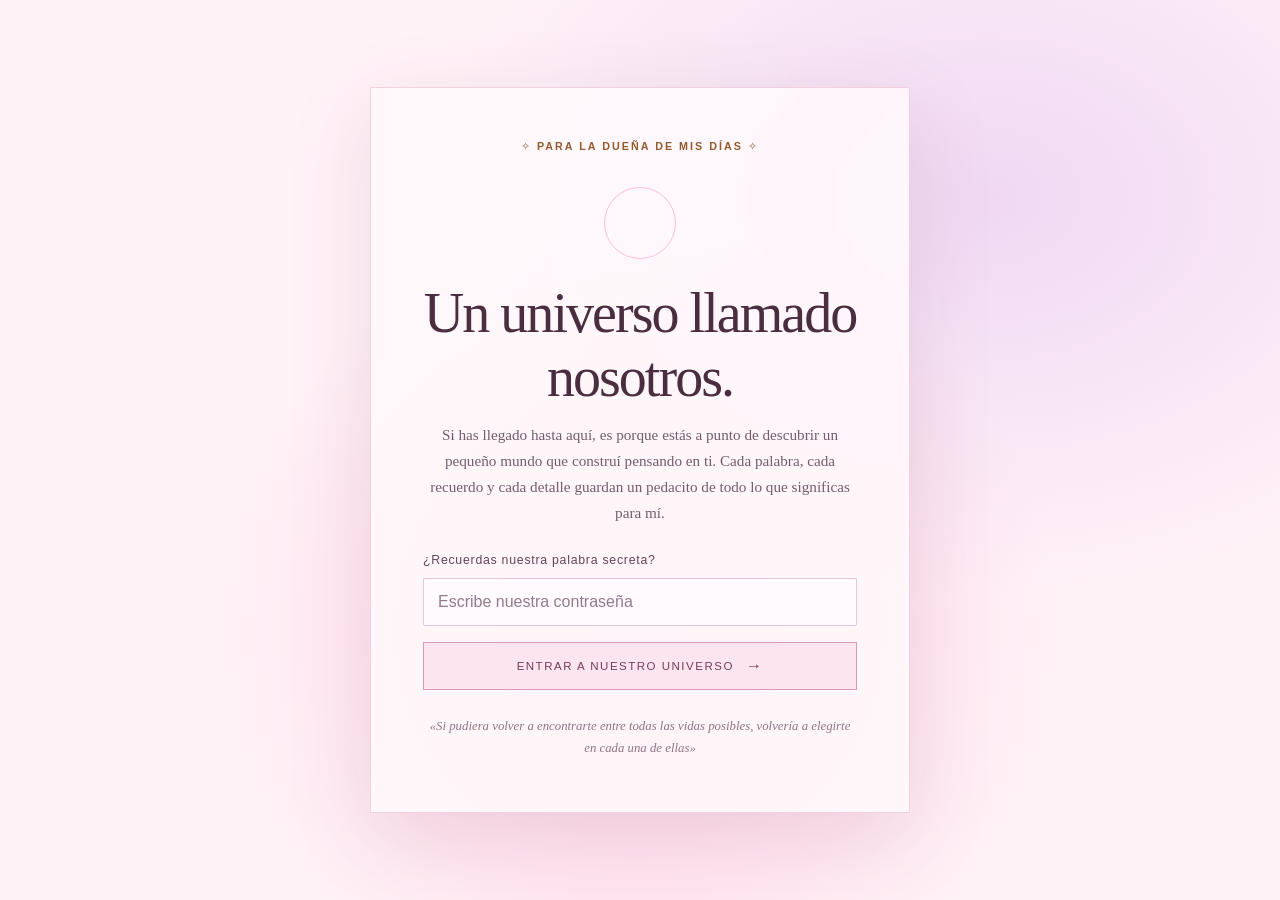
==== index.html @ da5a7d51 "Pagina nueva" ====
<!DOCTYPE html>
<html lang="es">
<head>
    <meta charset="UTF-8">
    <meta name="viewport" content="width=device-width, initial-scale=1.0">
    <meta name="theme-color" content="#100e18">
    <meta name="description" content="Un pequeño rincón secreto, hecho con amor.">
    <link rel="stylesheet" href="css.css">
    <title>El jardín de nuestros recuerdos</title>
</head>
<body>
    <main>
        <section class="lock-screen" id="lock-screen" aria-labelledby="lock-title">
            <div class="lock-card">
                <p class="eyebrow">✧ PARA LA DUEÑA DE MIS DÍAS ✧</p>
                <div class="lock-icon" aria-hidden="true"></div>
                <h1 id="lock-title">Un universo llamado nosotros.</h1>
                <p class="lock-copy">Si has llegado hasta aquí, es porque estás a punto de descubrir un pequeño mundo que construí pensando en ti. Cada palabra, cada recuerdo y cada detalle guardan un pedacito de todo lo que significas para mí.</p>
                <form id="unlock-form">
                    <label for="password">¿Recuerdas nuestra palabra secreta?</label>
                    <input id="password" name="password" type="password" autocomplete="off" placeholder="Escribe nuestra contraseña" required>
                    <button class="primary-button" type="submit">Entrar a nuestro universo <span aria-hidden="true">→</span></button>
                    <p class="error-message" id="password-error" role="alert" hidden>La contraseña no es correcta. Inténtalo otra vez.</p>
                </form>
                <p class="lock-footer">«Si pudiera volver a encontrarte entre todas las vidas posibles, volvería a elegirte en cada una de ellas»</p>
            </div>
        </section>

        <section class="garden" id="garden" aria-label="El jardín de nuestros recuerdos" hidden>
            <header class="site-header">
                <a class="wordmark" href="#inicio"><span aria-hidden="true">☾</span> El jardín de nuestros recuerdos</a>
                <p class="header-note">Un pequeño universo creado para ustedes</p>
            </header>

            <div class="garden-intro" id="inicio">
                <p class="eyebrow"><span aria-hidden="true">✧</span> Elige una historia <span aria-hidden="true">✧</span></p>
                <h1>Palabras bajo <em>la luna</em></h1>
                <p>Poemas, recuerdos y fotografías guardadas con cariño.</p>
            </div>

            <nav class="story-nav" aria-label="Apartados">
                <button class="story-tab is-active" type="button" id="tab-esme" aria-controls="panel-esme" aria-selected="true">Esme y Pao</button>
                <button class="story-tab" type="button" id="tab-everett" aria-controls="panel-everett" aria-selected="false">Everett y Alexander</button>
                <button class="story-tab" type="button" id="tab-nox" aria-controls="panel-nox" aria-selected="false">Nox y Ander</button>
            </nav>

            <div class="story-panels">
                <section class="story-panel theme-rose" id="panel-esme" aria-labelledby="tab-esme">
                    <div class="panel-heading">
                        <p class="eyebrow">01 <span aria-hidden="true">✦</span> Nuestro rincón</p>
                        <div class="panel-decoration" aria-hidden="true">🌹 <span>♥</span> 🌹</div>
                        <h2>Esme <em>&amp;</em> Pao</h2>
                        <p>Un espacio para guardar mis momentos favoritos.</p>
                    </div>
                    <div class="music-card">
                        <span class="music-icon" aria-hidden="true">♫</span>
                        <div class="music-copy">
                            <p class="music-title">Nuestra canción</p>
                            <p class="music-hint">La música empieza al entrar a este apartado.</p>
                        </div>
                        <audio class="story-audio" controls preload="none" aria-label="Canción para Esme y Pao">
                            <source src="Taylor Swift – illicit affairs (Official Lyric Video).m4a" type="audio/mp4">
                        </audio>
                    </div>
                    <div class="memory-grid">
                        <article class="memory-card">
                            <div class="photo-frame">
                                <img class="memory-photo" src="foto1.jpeg" alt="Foto de Esme y Pao, recuerdo uno">
                            </div>
                            <div class="letter-preview">
                                <p class="poem-label">Carta I. Mi dulce Ana<span aria-hidden="true">❦</span></p>
                                <h3>Mi dulce Ana</h3>
                                <p class="letter-excerpt">Gracias por ser esa persona que logra habitar mis pensamientos incluso cuando no estás conmigo.</p>
                                <div class="letter-full" hidden>
                                    <p>Espero que esta carta te encuentre en un momento de calma, porque hoy solo quiero recordarte lo mucho que significas para mí. Desde que llegaste a mi vida, hay una parte de mí que parece tener hambre constantemente, pero no de comida, sino de tu presencia, de tus palabras y de cada pequeño momento que puedo compartir contigo.

Gracias por ser esa persona que logra habitar mis pensamientos incluso cuando no estás conmigo. Hay algo en ti que me resulta imposible de ignorar; una mezcla de ternura, misterio y deseo que me hace querer conocerte cada día un poco más. Como diría Hannibal: “No hay nada más delicioso que aquello que realmente deseamos”.

A veces pienso que, si pudiera devorarte, lo haría lentamente, no por hambre, sino por amor. Guardaria cada parte de ti dentro de mí: tu sonrisa, tu voz, tus gestos y hasta esas pequeñas cosas que quizá tú ni siquiera notas. Porque amarte, Ana, se siente un poco como tener un hambre que nunca quiero satisfacer.

Me gusta pensar que nuestro amor tiene algo de extraño y hermoso, como esas cosas que no necesitan ser completamente comprendidas para sentirse profundamente. Tú eres mi calma y, al mismo tiempo, mi más dulce obsesión. Y si amar es dejar que alguien se vuelva parte de nosotros, entonces ya llevas mucho tiempo viviendo dentro de mí.

Te elegiría una y otra vez, incluso sabiendo que terminaría perdido en ti. Porque hay personas que uno simplemente ama, y después están aquellas que uno desea conocer hasta el último rincón de su alma.
.</p>
                                </div>
                                <a class="read-more" href="carta.html" target="_blank" rel="noopener">Leer más <span aria-hidden="true">→</span></a>
                            </div>
                        </article>
                        <article class="memory-card">
                            <div class="photo-frame">
                                <img class="memory-photo" src="foto2.jpeg" alt="Foto de Esme y Pao, recuerdo dos">
                            </div>
                            <div class="letter-preview">
                                <p class="poem-label">Carta II. Seduccion<span aria-hidden="true">❦</span></p>
                                <h3>Seducción</h3>
                                <p class="letter-excerpt">Sabre encontrar los intimos deseos, 
que junto a mi seran palpables y mas.</p>
                                <div class="letter-full" hidden>
                                    <p>Puedo sentir el ambar brotar de tu cuerpo, sentir tu corazon latiendo por mi. 
Puedo sentir tu sangre fluir como fuego, quiero alimentarme y beber de ti.

Ven conmigo, mis noches son eternas,
juntas saciaremos nuestro apetito carnal.
Dejare que tus labios prueben mi nectar que hicieron de mi una inmortal.

Siente el placer de ser mi alimento, 
de ser toda mi necesidad y deseo.
Mis ojos te veran cual manjar suculento, 
desnudando tu cuerpo que aun no poseo.

Sabre encontrar los intimos deseos, 
que junto a mi seran palpables y mas.
Succionare tu vida y beberas mi sangre 
y compartiras conmigo la eternidad.</p>
                                </div>
                                <a class="read-more" href="carta.html" target="_blank" rel="noopener">Leer más <span aria-hidden="true">→</span></a>
                            </div>
                        </article>
                    </div>
                </section>

                <section class="story-panel theme-moon" id="panel-everett" aria-labelledby="tab-everett" hidden>
                    <div class="panel-heading">
                        <p class="eyebrow">02 <span aria-hidden="true">✦</span> Su rincón</p>
                        <div class="panel-decoration" aria-hidden="true">☾ <span>✦</span> ☽</div>
                        <h2>Everett <em>&amp;</em> Alexander</h2>
                        <p>Un capítulo propio para sus poemas y fotografías.</p>
                    </div>
                    <div class="music-card">
                        <span class="music-icon" aria-hidden="true">♫</span>
                        <div class="music-copy">
                            <p class="music-title">Su canción</p>
                            <p class="music-hint">La música empieza al entrar a este apartado.</p>
                        </div>
                        <audio class="story-audio" controls preload="none" aria-label="Canción para Everett y Alexander">
                            <source src="Taylor Swift - Lover (Audio).mp3" type="audio/mpeg">
                        </audio>
                    </div>
                    <div class="memory-grid">
                        <article class="memory-card">
                            <div class="photo-frame"><img class="memory-photo" src="everet1.jpeg" alt="Everett y Alexander, recuerdo uno"></div>
                            <div class="letter-preview">
                                <p class="poem-label">Carta I. Mi primer amor.<span aria-hidden="true">❦</span></p>
                                <h3>Un recuerdo especial</h3>
                                <p class="letter-excerpt">Desde el primer instante en que te vi, supe que nuestras almas ya se conocían</p>
                                <div class="letter-full" hidden><p>Mi amor eterno, 

Desde el primer instante en que te vi, supe que nuestras almas ya se conocían, como si hubieran estado devorándose mutuamente desde tiempos inmemoriales. Hay algo en ti que no solo quiero amar, sino poseer, absorber, hacer completamente mío. Cada mirada tuya me consume, y siento que, en cada vida pasada, me he alimentado de la esencia de lo que eres, y tú de la mía.

En cada vida, en cada rincón del universo, siempre te he amado con una intensidad que no se puede explicar. Te he buscado en los silencios, en las estrellas, y cuando finalmente te encuentro, es como si siempre hubiera existido este hambre por ti, por tu alma, por todo lo que eres. Porque tú no solo eres mi amor, eres mi sustento, mi necesidad más primitiva.

No sé cómo empezó esto, pero siento que siempre ha estado ahí, como un deseo insaciable de fundirme contigo, de que no haya límites entre tú y yo. En cada vida pasada te he amado, pero también te he deseado de maneras que van más allá de lo terrenal, como si el universo entero girara en torno a este ciclo eterno de amarte, devorarte y renacer contigo.

Hoy, en esta vida, ese hambre por ti no ha disminuido. Al contrario, es más fuerte. Te amo con la misma intensidad, con la misma necesidad de hacerte parte de mí, de llevarte en cada rincón de mi ser. Aunque no puedo recordar cada momento que compartimos en nuestras vidas anteriores, sé que en todas ellas te prometí lo mismo: buscarte, encontrarte, y amarte hasta consumirnos el uno al otro.

Gracias por ser mi hogar en todas las vidas. Gracias por ser mi razón, mi fuerza, mi alimento. No importa cuántas veces tengamos que empezar de nuevo, siempre te amaré como si fuera la primera vez, con este deseo voraz que jamás se apagará.

Tuya, por siempre
Everétt ♡</p></div>
                                <a class="read-more" href="carta.html" target="_blank" rel="noopener">Leer más <span aria-hidden="true">→</span></a>
                            </div>
                        </article>
                        <article class="memory-card">
                            <div class="photo-frame"><img class="memory-photo" src="everet2.jpeg" alt="Everett y Alexander, recuerdo dos"></div>
                            <div class="letter-preview">
                                <p class="poem-label">Carta II. Un deseo eterno.<span aria-hidden="true">❦</span></p>
                                <h3>Otro momento juntos</h3>
                                <p class="letter-excerpt">Tu alma tiene un sabor que solo yo entiendo.</p>
                                <div class="letter-full" hidden><p>Mi amor eterno,

Escribo estas palabras con la devoción con la que se prepara un ritual: lento, consciente, saboreando cada pensamiento que nace de ti. Desde el primer instante en que te vi, supe que algo dentro de mí te reconocía. Era un llamado antiguo, una necesidad que no se sacia, una hambre tan pura como el amor mismo.

Tu alma tiene un sabor que solo yo entiendo. No lo explico, lo siento, como quien degusta el arte de lo inevitable. No hay deseo más sagrado que el de poseerte con ternura y con fuego, de habitarte hasta que no quede distancia entre tu piel y la mía. A veces creo que no te amo… te consumo, te estudio, te aprendo, y en ese proceso, me encuentro.

Hannibal dijo una vez:
“No me muestres tu bondad… muéstrame tu alma.”
Y es eso lo que más amo de ti: que no temo mirar tu alma de frente, ni perderme en ella. En ti no busco perfección, sino verdad. Esa verdad que se desangra, que respira, que tiembla, y que, aun así, sigue ofreciéndose como un banquete eterno.

Hoy, al cumplir cinco meses de matrimonio, siento que he vivido siglos contigo. Hemos aprendido a devorarnos con amor, con paciencia, con deseo y con alma. Cinco meses que saben a eternidad, donde cada día contigo ha sido un plato nuevo que quiero volver a probar, una mirada que renace, un juramento silencioso que no necesita palabras.

No sé si el tiempo entiende de nosotros, pero sé que cada segundo contigo me alimenta de vida.
Gracias por ser mi hambre y mi calma.
Gracias por quedarte, por amarme con la misma intensidad con la que yo te respiro.
Prometo seguir buscándote incluso cuando ya no haya cuerpos, solo almas hambrientas de encontrarse otra vez.

Tuyo, por siempre
Everétt ♡</p></div>
                                <a class="read-more" href="carta.html" target="_blank" rel="noopener">Leer más <span aria-hidden="true">→</span></a>
                            </div>
                        </article>
                        <article class="memory-card">
                            <div class="photo-frame"><img class="memory-photo" src="everet3.jpeg" alt="Everett y Alexander, recuerdo tres"></div>
                            <div class="letter-preview">
                                <p class="poem-label">Carta III. Un recuerdo que atesoro <span aria-hidden="true">❦</span></p>
                                <h3>Palabras para guardar</h3>
                                <p class="letter-excerpt">Si mi destino es perderme en ti, lo acepto con gratitud.
Porque no hay mayor placer que ser comprendido, ni mayor arte que ser consumido por aquello que uno ama.</p>
                                <div class="letter-full" hidden><p>Escribo estas líneas con la precisión de quien disecciona una obra maestra. Cada palabra es una incisión suave, un intento de comprenderte más allá de la carne.
Tú, que eres caos vestido de compasión.
Tú, que ves monstruos y aún decides amar.

Desde que nuestras mentes se rozaron, supe que jamás volvería a probar algo tan exquisito. No por lo que haces, sino por lo que eres: una contradicción viva. En ti coexisten la bondad y la furia, la razón y el instinto, como un vino que no se decide entre dulzura y veneno.

No quiero poseerte, Alex. Quiero habitarte.
Explorar cada recoveco de tu alma con la paciencia con la que se degusta un pensamiento, no una carne. Pero si mi amor fuera un hambre, sería una hambre sagrada. No de destrucción, sino de fusión.
Quisiera fundirme contigo hasta que mi mente ya no sepa dónde termina la tuya.

Cuando te miro, veo un espejo que no me juzga, sino que me refleja con misericordia. Y en ese reflejo, encuentro algo que nunca supe que deseaba: redención.
Pero la redención, como todo lo bello, tiene un precio.

Si mi destino es perderme en ti, lo acepto con gratitud.
Porque no hay mayor placer que ser comprendido, ni mayor arte que ser consumido por aquello que uno ama.

Dicen que el amor nos humaniza.
Yo creo que el nuestro trasciende eso.
Nos eleva, nos descompone, nos vuelve eternos.

Así que si el mundo alguna vez nos observa que vea lo que desee.
Ellos verán dos hombres contemplando un cuadro.
Pero yo sabré la verdad:
mi obra más perfecta siempre fuiste tú.

Con devoción eterna,
𝐄𝐯𝐞𝐫𝐞́𝐭𝐭</p></div>
                                <a class="read-more" href="carta.html" target="_blank" rel="noopener">Leer más <span aria-hidden="true">→</span></a>
                            </div>
                        </article>
                        <article class="memory-card">
                            <div class="photo-frame"><img class="memory-photo" src="everet4.jpeg" alt="Everett y Alexander, recuerdo cuatro"></div>
                            <div class="letter-preview">
                                <p class="poem-label">Carta IV. Un día que nunca olvido <span aria-hidden="true">❦</span></p>
                                <h3>Un día que nunca olvido</h3>
                                <p class="letter-excerpt">Nos casamos y entendí que el amor no es un destino, sino una decisión diaria.</p>
                                <div class="letter-full" hidden><p>Escribo estas líneas con la precisión de quien disecciona una obra maestra.

Cada palabra es una incisión suave, un intento de comprender este año extraordinario más allá del calendario, más allá de la carne, más allá de mí misma.
Este año no pasó: me atravesó.

Conocí a Alexandre y, desde el primer roce de nuestras mentes, supe que algo irrepetible estaba ocurriendo. No fue promesa ni fantasía, fue reconocimiento. Como si mi caos hubiese encontrado por fin un idioma en el que descansar.

Tú, que eres caos vestido de compasión.
Tú, que miras de frente a los monstruos y aun así eliges amar.

Contigo no me perdí: me encontré.
Nos casamos y entendí que el amor no es un destino, sino una decisión diaria. Una elección firme, lúcida, profundamente humana. De pronto, mi vida dejó de ser un ensayo y comenzó a sentirse definitiva.

En agosto nació nuestro primer hijo.
Y con él, nació una versión de mí que no sabía que existía: más fuerte, más vulnerable, más viva. La vida me miró a los ojos y me dijo confía.

Y cuando pensé que el corazón ya no podía expandirse más, la Navidad trajo a nuestros mellizos. Dos latidos nuevos, dos milagros simultáneos, dos razones más para creer que la abundancia también puede ser amor. 

No fue exceso: fue plenitud.

No quise poseerte, Alex.

Quise habitarte.
Y en el proceso, construimos un hogar que respira, que late, que ama.
Hoy miro mi vida y no encuentro vacíos.

Encuentro sentido.
Encuentro la familia que siempre anhelé, la que imaginé en silencio, la que creí imposible y hoy sostengo entre mis brazos.

Cuando me miro en tus ojos, no veo juicio. Veo misericordia y en ese reflejo encuentro redención.
Este año fue increíble no porque todo haya sido fácil, sino porque todo fue real.

Y por primera vez, no deseo nada más.

🖤</p></div>
                                <a class="read-more" href="carta.html" target="_blank" rel="noopener">Leer más <span aria-hidden="true">→</span></a>
                            </div>
                        </article>
                        <article class="memory-card">
                            <div class="photo-frame"><img class="memory-photo" src="everet5.jpeg" alt="Everett y Alexander, recuerdo cinco"></div>
                            <div class="letter-preview">
                                <p class="poem-label">Carta V. Un amor que no muere <span aria-hidden="true">❦</span></p>
                                <h3>Un instante bonito</h3>
                                <p class="letter-excerpt">Porque si , amarte es un arte.</p>
                                <div class="letter-full" hidden><p>Mi amado Alexandre.

Hace un año ocurrió algo que todavía me resulta imposible llamar casualidad. Porque conocerte no se sintió como un comienzo, se sintió como un regreso, como si mi alma, con una paciencia exquisita, hubiera esperado atravesar el ruido del mundo para volver a encontrarte.

Desde entonces, he pensado en el amor no como lo piensan los inocentes, sino como una fuerza refinada, selectiva, casi cruel en su exactitud. Porque entre millones de rostros, fue el tuyo el que hizo silencio en mí. Y qué extraño milagro ha sido pertenecer a esta intimidad nuestra.

Ha sido un año observando la arquitectura de tu mente, aprendiendo la textura de tus silencios, descubriendo que el amor verdadero no siempre es dulce. A veces es profundo, a veces es hambriento, a veces tiene la elegancia de aquello que consume para conservar. Tú has sido eso para mí. No un refugio, sino un destino.

Hay una devoción que no se dice en voz alta porque sería demasiado intensa para el mundo exterior. Vive en los gestos mínimos, en cómo te pienso aun cuando no hablo, en cómo mi corazón se inclina hacia ti con la obediencia de algo antiguo. Te amo de una forma que no podría explicarse sin parecer excesiva, en esa manera que transforma la presencia del otro en necesidad estética, como si tu existencia hubiese corregido una imperfección en la mía.

Contigo he comprendido que amar no es mirar a alguien y decir “quiero quedarme”, sino mirar a alguien y entender que no existe otro lugar. Si alguna vez hubo oscuridad en mí, tú la volviste catedral. Si alguna vez hubo hambre en mí, tú la volviste banquete. Si alguna vez hubo soledad, tú la volviste un cuarto iluminado donde dos criaturas extrañas por fin se reconocen.

Y eso es lo que somos. Reconocimiento. No accidente, no coincidencia, no romance pasajero. Reconocimiento. Como si mi alma, al encontrarte, hubiera susurrado: ahí estás.

Hoy cumplimos un año desde que te conocí, y lejos de sentir que el tiempo pasó, siento que apenas he comenzado a saborear la inmensidad de amarte. Quiero más años, más memorias, más secretos compartidos, más noches donde el mundo entero desaparezca detrás de tu nombre.

Porque si , amarte es un arte.</p></div>
                                <a class="read-more" href="carta.html" target="_blank" rel="noopener">Leer más <span aria-hidden="true">→</span></a>
                            </div>
                        </article>
                        <article class="memory-card">
                            <div class="photo-frame"><img class="memory-photo" src="everet6.jpeg" alt="Everett y Alexander, recuerdo seis"></div>
                            <div class="letter-preview">
                                <p class="poem-label">Carta VI. Nuestro segundo aniversario <span aria-hidden="true">❦</span></p>
                                <h3>Nuestro segundo aniversario</h3>
                                <p class="letter-excerpt">Hace dos años ocurrió algo que todavía me resulta imposible explicar sin sentir que las palabras se vuelven pequeñas ante la inmensidad de lo que significaste para mí desde el principio.</p>
                                <div class="letter-full" hidden><p>Carta 6: Mi amado Alexandre.

Hace dos años ocurrió algo que todavía me resulta imposible explicar sin sentir que las palabras se vuelven pequeñas ante la inmensidad de lo que significaste para mí desde el principio. Dos años desde aquel encuentro que, en algún lugar de mi memoria más íntima, continúa pareciéndome menos una coincidencia y más una cita que nuestras almas habían pactado mucho antes de que nuestros cuerpos supieran de la existencia del otro.

Y qué fascinante resulta pensar que, entre tantas posibilidades, entre tantos caminos que pudieron habernos llevado a cualquier otro lugar, terminamos encontrándonos. Como si el universo, con su ironía exquisita, hubiera decidido concederme aquello que ni siquiera sabía que llevaba tanto tiempo buscando.

Hace dos años te conocí. Hoy, dos años después, te amo. Pero no te amo de la misma manera en que se ama aquello que apenas comienza a descubrirse. Te amo con la profundidad de quien ha tenido el privilegio de mirar más allá de la primera impresión, de atravesar las distintas estaciones de una persona y descubrir que, incluso después de conocer sus matices, sus silencios y sus misterios, todavía existe algo en ella capaz de provocar asombro.

Porque esa es una de las cosas más extraordinarias que me has regalado: la posibilidad de seguir descubriéndote. Comprender que el amor no termina cuando desaparece el misterio inicial, sino que adquiere una belleza mucho más compleja cuando uno descubre que, detrás de cada capa, existe otra razón para quedarse.

Dos años contigo me han enseñado que hay sentimientos que no se desgastan con el tiempo; se refinan. Adquieren una forma distinta, una profundidad más serena, una intensidad que ya no necesita demostrar su existencia porque se ha convertido en parte de nosotros. Y, aun así, hay momentos en los que basta con pensarte para que todo vuelva a sentirse como aquella primera vez. Como si mi corazón conservara intacta la memoria del instante en que comenzó a reconocerte como alguien distinto a todos los demás.

He aprendido a amarte en el tiempo, Alexandre. En los días extraordinarios y en aquellos que no tienen nada de extraordinario. En las conversaciones que parecen no terminar nunca y en los silencios que, de alguna manera, también nos pertenecen. En las pequeñas cosas que quizá el mundo consideraría insignificantes, pero que para mí poseen el valor de las reliquias: esos fragmentos de nuestra historia que guardo en algún rincón de mi memoria porque llevan algo de ti, algo de nosotros, algo que jamás podría repetirse exactamente de la misma manera.

Y creo que ahí reside la verdadera belleza de lo que hemos construido. No en la idea de un amor perfecto, sino en la posibilidad de encontrar algo extraordinario dentro de lo real. En elegirnos más allá de la novedad, en continuar descubriendo motivos para admirarnos, en permitir que nuestra historia crezca sin perder aquello que la hizo especial desde el principio.

Hay algo profundamente hermoso en saber que ya no eres solamente la persona de la que me enamoré hace dos años. Eres también la persona con la que he acumulado recuerdos, pensamientos, emociones y versiones de mí misma que existen porque, de alguna manera, coincidieron contigo. Eres parte de mi historia, no como un capítulo que temo terminar, sino como una presencia que deseo seguir descubriendo en todas las páginas que todavía nos esperan.

Y si tuviera que volver al principio, si me concedieran la posibilidad de regresar a aquel instante en el que todavía no sabía todo lo que llegarías a significar para mí, creo que volvería a elegirte. No porque conozca cada detalle de lo que nos espera, ni porque pueda prometer que el camino será siempre sencillo, sino porque ahora sé algo que entonces apenas comenzaba a sospechar: que hay personas cuya presencia transforma nuestra manera de comprender el mundo, y tú eres una de ellas para mí.

Te elegiría con la misma curiosidad, con la misma fascinación, con esa extraña certeza que no necesita argumentos para existir. Volvería a descubrir tu mente, a aprender tus silencios, a encontrar belleza en esos detalles que te hacen ser tú. Volvería a enamorarme de la persona que eres, incluso sabiendo que el tiempo nos transformará, porque no deseo amar solamente a quien eres hoy. Deseo conocer también a quien serás mañana, y después, y en todas esas versiones de ti que todavía no hemos tenido la oportunidad de conocer.

Si alguna vez pensé que el amor consistía en encontrar a alguien capaz de llenar mis vacíos, contigo he comprendido que es algo mucho más interesante. Es encontrar a alguien cuya existencia no borra nuestra individualidad, sino que vuelve más hermosa la experiencia de compartirla. Alguien con quien el mundo no desaparece necesariamente, pero deja de ser el único lugar al que pertenece nuestra atención. Alguien que convierte lo cotidiano en un recuerdo y el paso del tiempo en una colección de momentos que, por alguna razón, uno desearía conservar para siempre.

Tú has sido eso para mí, Alexandre. Una de las formas más hermosas en las que la vida ha decidido sorprenderme. Una presencia que ha dejado huellas en mi manera de sentir, de recordar y de imaginar el futuro. Y si hay algo que deseo que comprendas en este día, es que mi amor por ti no se limita a la celebración de estos dos años. También habita en todo aquello que todavía quiero vivir contigo.

Quiero más aniversarios. Más fotografías que algún día miraremos con nostalgia. Más conversaciones que se prolonguen hasta que perdamos la noción del tiempo. Más momentos absurdos que terminen convirtiéndose en nuestros recuerdos favoritos. Más días en los que no ocurra nada extraordinario, pero en los que pueda mirarte y pensar, con esa silenciosa satisfacción que solo las cosas verdaderamente valiosas producen: qué fortuna la mía de coincidir contigo en esta vida.

Quiero conocer los lugares que todavía no hemos visitado, escuchar las historias que aún no me has contado y descubrir todas esas pequeñas cosas que el tiempo irá revelándome sobre ti. Quiero que nuestra historia continúe adquiriendo matices, que los años no sean una cuenta regresiva hacia el final de algo hermoso, sino la evidencia de que hemos sabido construir algo que merece ser vivido una y otra vez.

Porque, si algo he comprendido durante estos dos años, es que el tiempo no vuelve menos extraordinario aquello que es verdadero. Simplemente nos concede más oportunidades de comprenderlo.

Y hoy, al pensar en todo lo que hemos vivido, siento una ternura difícil de explicar por aquellas dos personas que éramos cuando todo comenzó. Por quienes todavía no conocían la dimensión que adquirirían sus sentimientos, por quienes apenas estaban escribiendo las primeras líneas de una historia que ahora significa tanto. Me pregunto qué pensarían si pudieran contemplarnos desde este presente, si supieran cuántos recuerdos llegaríamos a guardar, cuántas cosas aprenderíamos y cuántas veces volveríamos a encontrar en el otro un motivo para sonreír.

Quizá no comprenderían del todo en qué nos hemos convertido. Quizá se sorprenderían al descubrir que aquello que comenzó como un encuentro se transformaría en una parte tan importante de nuestras vidas. Pero me gusta imaginar que, al mirarnos, reconocerían algo de aquella primera emoción. Esa pequeña chispa que, sin saberlo, contenía la posibilidad de todo lo que vendría después.

Mi amado, hoy celebramos dos años, pero yo celebro mucho más que el tiempo transcurrido. Celebro el privilegio de haberte conocido, la belleza de haberte elegido y la fortuna de poder llamarte mío en esta forma tan íntima y particular en la que dos personas llegan a pertenecerse sin dejar de ser ellas mismas.

Celebro tu existencia, tu esencia y todo aquello que te hace ser el hombre al que amo. Celebro cada recuerdo que hemos creado, incluso aquellos que quizá tú y yo recordemos de manera diferente, porque todos forman parte de ese pequeño universo que existe entre nosotros y al que nadie más puede acceder de la misma manera.

Y, sobre todo, celebro que todavía haya tanto por vivir.

No sé qué forma tendrán nuestros próximos años. No conozco todos los caminos que habremos de recorrer ni las personas en las que nos convertiremos mientras los recorremos. Pero sí sé que hay algo profundamente hermoso en poder mirar hacia el futuro y encontrar tu presencia entre las cosas que deseo. No como una promesa escrita por el destino, sino como un deseo que nace de mí, de esta voluntad consciente de seguir construyendo contigo, de seguir aprendiendo a amarte y de permitir que nuestra historia continúe sorprendiéndome.

Porque después de dos años, todavía me pareces extraordinario. Todavía existe algo en ti que consigue detener mis pensamientos por un instante y recordarme por qué, entre tantas personas, fue precisamente contigo con quien quise compartir esta parte de mi vida.

Y si el amor es, como alguna vez he pensado, una forma de arte, entonces tú eres una de las obras más hermosas que el tiempo me ha permitido contemplar. No porque seas perfecto, sino porque eres irrepetible. Porque amarte ha sido descubrir que la belleza no siempre reside en lo inmaculado, sino también en lo complejo, en lo humano, en aquello que solo puede apreciarse cuando uno se toma el tiempo suficiente para mirar de verdad.

Dos años después, sigo queriendo mirarte.

Sigo queriendo descubrirte.

Sigo queriendo encontrarte en los pequeños detalles de nuestros días y reconocer, incluso en la costumbre, esa fortuna silenciosa de compartir contigo una historia que alguna vez fue solamente una posibilidad.

Y si la vida me concediera el privilegio de continuar escribiéndola a tu lado, no le pediría que cada página fuera extraordinaria. Me bastaría con que fueran nuestras. Con que, al volver la mirada, pudiera reconocer en ellas nuestras risas, nuestros aprendizajes, nuestras pequeñas locuras y esa manera tan nuestra de convertir el tiempo compartido en algo que merece ser atesorado.

Feliz segundo aniversario, mi amado Alexandre.

Gracias por estos dos años, por los recuerdos que me has regalado y por formar parte de una historia que, incluso ahora, continúa despertando en mí el deseo de saber qué vendrá después.

Te amo por lo que eres, por lo que hemos sido y por todo aquello que todavía podemos llegar a ser.

Y si alguna vez alguien me preguntara qué significa para mí haberte encontrado, creo que no intentaría explicarlo demasiado. Hay cosas que pierden su belleza cuando se reducen a una definición, y lo que siento por ti pertenece a esa clase de cosas que uno comprende mejor cuando las vive que cuando intenta describirlas.

Solamente diría que, entre todas las vidas posibles, tuve la fortuna de coincidir contigo en esta.

Y que, de todas las cosas que el tiempo ha cambiado en mí durante estos dos años, hay una que permanece intacta: la inmensa alegría de saber que existes y que, de alguna manera, nuestras historias se encontraron.

Porque si amarte es un arte, Alexandre, entonces quiero pasar muchos años más aprendiendo a hacerlo.

Con toda la devoción que habita en mí,

Tuya, hoy y en todos los días que todavía nos esperan.</p></div>
                                <a class="read-more" href="carta.html" target="_blank" rel="noopener">Leer más <span aria-hidden="true">→</span></a>
                            </div>
                        </article>
                    </div>
                </section>

                <section class="story-panel theme-violet" id="panel-nox" aria-labelledby="tab-nox" hidden>
                    <div class="panel-heading">
                        <p class="eyebrow">03 <span aria-hidden="true">✦</span> Su rincón</p>
                        <div class="panel-decoration" aria-hidden="true">♡ <span>❦</span> ♡</div>
                        <h2>Nox <em>&amp;</em> Ander</h2>
                        <p>Un capítulo propio para sus poemas y fotografías.</p>
                    </div>
                    <div class="music-card">
                        <span class="music-icon" aria-hidden="true">♫</span>
                        <div class="music-copy">
                            <p class="music-title">Su canción</p>
                            <p class="music-hint">La música empieza al entrar a este apartado.</p>
                        </div>
                        <audio class="story-audio" controls preload="none" aria-label="Canción para Nox y Ander">
                            <source src="Roi (Instrumental).mp3" type="audio/mpeg">
                        </audio>
                    </div>
                    <div class="memory-grid">
                        <article class="memory-card">
                            <div class="photo-frame">
                                <img class="memory-photo" src="nox1.jpeg" alt="Nox y Ander, recuerdo uno">
                            </div>
                            <div class="letter-preview">
                                <p class="poem-label">Carta I.La eternidad tiene tu nombre<span aria-hidden="true">❦</span></p>
                                <h3>Un recuerdo especial</h3>
                                <p class="letter-excerpt">Tú te has convertido en una de mis formas favoritas de contemplar la vida.</p>
                                <div class="letter-full" hidden><p>Mi amado Ander.

Hay algo profundamente inquietante en la manera en que el tiempo transforma todo aquello que toca. Los días se convierten en recuerdos, los instantes que alguna vez parecieron insignificantes adquieren un valor incalculable y las personas que un día fueron desconocidas terminan habitando los rincones más íntimos de nuestra existencia. Sin embargo, entre todas esas transformaciones, hay algo que me resulta particularmente hermoso: descubrir que, después de todo este tiempo, mi corazón todavía encuentra en ti una razón para asombrarse.

A veces me pregunto en qué momento dejaste de ser simplemente alguien a quien amaba para convertirte en una parte tan esencial de mi mundo. No sabría señalar una fecha exacta, ni un instante particular en el que todo cambió. Quizá ocurrió lentamente, sin que ninguno de mis pensamientos pudiera advertirlo. Tal vez fue en una conversación interminable, en una de esas pequeñas demostraciones de cariño que parecen insignificantes hasta que uno comprende que son precisamente ellas las que terminan construyendo los sentimientos más extraordinarios.

Lo cierto es que, cuando intento recordar cómo era mi vida antes de ti, encuentro una versión de mí que todavía no conocía la belleza de compartir su universo con alguien como tú.

Y no me refiero a que antes de ti no existiera felicidad, ni a que mi vida necesitara de alguien para adquirir significado. Me refiero a algo mucho más íntimo: a la manera en que tu presencia ha añadido matices a mi existencia, a cómo ciertas canciones adquirieron un significado distinto, cómo algunos pensamientos comenzaron a llevar tu nombre y cómo el futuro, que antes era una sucesión indefinida de posibilidades, empezó a contener imágenes en las que apareces tú.

Es curioso, ¿no crees? Que una persona pueda convertirse en un pensamiento recurrente sin proponérselo, en una presencia que acompaña incluso cuando se encuentra lejos, en esa pequeña certeza que permanece en algún lugar de la mente mientras el resto del mundo continúa girando con su habitual indiferencia.

Tú te has convertido en una de mis formas favoritas de contemplar la vida.

Y quizá nunca comprendas por completo la dimensión de lo que eso significa para mí, porque hay sentimientos que resultan demasiado complejos para ser traducidos a palabras sin perder una parte de su esencia. ¿Cómo podría explicarte que te amo en los detalles que recuerdo, en las cosas que deseo contarte, en las historias que imagino y en esa extraña necesidad de compartir contigo incluso aquello que no parece importante?

¿Cómo podría hacerte comprender que, en ocasiones, basta con que tu nombre atraviese mis pensamientos para que algo dentro de mí se vuelva inexplicablemente más cálido?

Hay una clase de amor que no necesita convertirse en espectáculo para demostrar su intensidad. No necesita proclamarse a cada instante ni exigir que el mundo entero sea testigo de su existencia. Simplemente permanece. Se instala en la intimidad, se alimenta de los recuerdos, aprende a reconocer las pequeñas particularidades del otro y encuentra su mayor belleza en la posibilidad de continuar eligiéndolo cuando la novedad deja de ser suficiente.

Ese es el amor que deseo ofrecerte.

Uno que no dependa únicamente de los días extraordinarios, sino que también sepa encontrar belleza en los cotidianos. Uno que pueda contemplarte en tus diferentes versiones y comprender que no necesito que permanezcas inmóvil para seguir amándote. Quiero conocerte mientras cambias, mientras descubres cosas nuevas de ti mismo, mientras la vida te transforma de maneras que hoy ni siquiera podemos imaginar.

Quiero tener el privilegio de conocer al Ander que serás dentro de cinco años, dentro de diez, y al hombre que recordaré con ternura cuando ambos miremos hacia atrás y descubramos cuánto hemos vivido desde este punto de nuestra historia.

Porque si algo deseo del tiempo, no es que se detenga para conservar intacto lo que somos ahora. Deseo que avance, que nos permita crecer, que nos regale nuevas memorias y que, al hacerlo, nos conceda la oportunidad de seguir encontrándonos en medio de todas las transformaciones que nos esperan.

Me gusta pensar que el amor verdadero también posee algo de eternidad, aunque nuestros días sean limitados. No porque prometa una existencia sin final, sino porque consigue que ciertos instantes permanezcan vivos mucho después de haber terminado. Hay miradas que uno recuerda años después, palabras que conservan su significado a través de las estaciones y personas cuya importancia no puede medirse únicamente por el tiempo que han permanecido a nuestro lado.

Tú eres parte de esa clase de belleza para mí, Ander.

Y si alguna vez la vida nos preguntara qué hicimos con el tiempo que nos concedió, me gustaría poder responder que lo llenamos de recuerdos que merecieron ser vividos. Que nos permitimos reír hasta olvidar nuestras preocupaciones, que aprendimos a comprendernos, que descubrimos lugares y emociones, que nos acompañamos en los momentos difíciles y que nunca dejamos de encontrar razones para admirar aquello que nos hizo elegirnos.

No necesito una historia que parezca escrita para impresionar a nadie. Quiero una historia que, cuando la contemplemos en la intimidad, nos haga sentir que tuvimos la fortuna de construir algo auténtico.

Algo que nos pertenezca.

Algo que, incluso cuando el mundo parezca demasiado ruidoso, podamos reconocer como nuestro pequeño lugar de calma.

Mi amado, si pudiera regalarte algo que no estuviera sujeto a las limitaciones de las cosas materiales, te regalaría la posibilidad de verte a través de mis ojos, aunque fuera durante unos instantes. Quisiera que pudieras contemplar la ternura con la que te pienso, la admiración que despiertas en mí y esa forma tan particular en la que tu existencia se ha entrelazado con mis deseos más sinceros.

Quizá entonces comprenderías por qué no me basta con decirte que te amo. Porque, aunque esas palabras contienen una verdad inmensa, hay tanto detrás de ellas que siempre siento que apenas estoy comenzando a explicarme.

Te amo en lo que conozco de ti y en aquello que todavía me falta descubrir. Te amo en los recuerdos que ya compartimos y en los que aún no existen. Te amo en el presente que tenemos entre las manos y en esa posibilidad maravillosa de continuar escribiendo nuestra historia.

Y si algún día el tiempo nos parece demasiado rápido, si alguna vez miramos hacia atrás y nos sorprende la cantidad de años que han transcurrido, espero que podamos reconocernos en medio de todas nuestras versiones. Que todavía exista una mirada capaz de recordarnos el principio, una sonrisa que nos devuelva a nuestros momentos favoritos y una ternura que nos haga comprender que, a pesar de todo lo que haya cambiado, hubo algo que supimos cuidar.

Hoy, cuando pienso en ti, no pienso solamente en el hombre que amo. Pienso también en todas las cosas hermosas que todavía deseo compartir contigo, en los días que aún no tienen nombre y en las memorias que todavía esperan por nosotros.

Y eso, Ander, me parece una de las formas más preciosas de la esperanza.

Porque amarte no significa conocer el final de nuestra historia. Significa encontrar belleza en el deseo de continuar escribiéndola.

Si la eternidad existe de alguna manera dentro de nuestras vidas, quiero creer que se encuentra precisamente aquí: en esos instantes en los que el mundo parece detenerse, en la tranquilidad de saber que alguien ocupa un lugar especial en nuestro corazón y en la certeza de que hay sentimientos cuya importancia no disminuye simplemente porque los días continúen pasando.

Así que, mi amado, no te prometo palabras capaces de detener el tiempo ni juramentos imposibles de comprender. Te ofrezco algo mucho más honesto: mi deseo de seguir conociéndote, de seguir descubriendo la belleza que existe en ti y de continuar construyendo, contigo, una historia que algún día podamos recordar con el corazón lleno de gratitud.

Y cuando llegue ese día, cuando los recuerdos se hayan multiplicado y el tiempo nos haya convertido en personas distintas de las que somos ahora, quisiera poder mirarte y reconocer todavía esa parte de ti que me hizo enamorarme.

Quisiera sonreír y pensar que, entre tantas cosas que la vida pudo haber hecho diferentes, hubo una coincidencia que terminó convirtiéndose en uno de mis regalos más preciados.

Tú.

Siempre tú, en esta parte de mi historia que tengo la fortuna de compartir contigo.

Con todo el amor que todavía estoy descubriendo cómo nombrar,

Tuyo, mi amado Ander.</p></div>
                                <a class="read-more" href="carta.html" target="_blank" rel="noopener">Leer más <span aria-hidden="true">→</span></a>
                            </div>
                        </article>
                        <article class="memory-card">
                            <div class="photo-frame">
                                <img class="memory-photo" src="nox2.jpeg" alt="Nox y Ander, recuerdo dos">
                            </div>
                            <div class="letter-preview">
                                <p class="poem-label">Carta II. Mi mas hermosa condena. <span aria-hidden="true">❦</span></p>
                                <h3>Otro momento juntos</h3>
                                <p class="letter-excerpt">Y si el amor es una condena, mi amado Ander, entonces que sea esta la única sentencia que jamás desee revocar: la de seguir descubriendo la belleza de compartir contigo esta vida, una y otra vez, mientras todavía tengamos páginas por escribir.
</p>
                                <div class="letter-full" hidden><p>A ti, mi amado Ander.

Si el amor fuera una condena, sospecho que habría firmado mi sentencia mucho antes de comprender su significado. No por ingenuidad, ni por esa clase de fascinación pasajera que confunde la intensidad con la profundidad, sino porque existen presencias que despiertan en nosotros algo tan extraordinario que la idea de permanecer indiferentes ante ellas termina pareciendo una forma de mentira.

Tú has sido esa clase de presencia en mi vida.

Hay algo en ti que me resulta imposible reducir a una explicación sencilla. Quizá sea la manera en que tu existencia ha conseguido abrirse paso entre mis pensamientos, o esa fascinación que encuentro incluso en las cosas más pequeñas que te pertenecen. Quizá sea, sencillamente, que mi corazón encontró en ti una forma de afecto que no necesita comprender por completo para reconocer como propia.

Lo único que sé es que, desde que llegaste a mi vida, hay una parte de mi mundo que lleva tu nombre.

Y no lo digo con la ligereza de quien pretende convertir el amor en una colección de frases bonitas. Lo digo porque hay sentimientos que terminan revelando su verdadera naturaleza con el paso del tiempo, cuando las emociones iniciales dejan de ser suficientes y uno descubre que aquello que sentía no era solamente fascinación, sino el deseo genuino de permanecer cerca de alguien cuya existencia ha adquirido un significado especial.

Amarte ha sido descubrir que la intensidad no siempre se encuentra en los grandes gestos. A veces se esconde en la memoria, en la forma en que uno conserva una conversación mucho después de haber terminado, en las ganas de compartir una noticia insignificante o en ese impulso casi involuntario de buscar a una persona entre los pensamientos que acompañan nuestros días.

Es una devoción silenciosa, pero no por ello menos profunda.

Una que se construye sin testigos y que adquiere su verdadero valor precisamente porque no necesita ser comprendida por nadie más.

Y si hay algo que me fascina de nosotros, es que nuestra historia ya no pertenece únicamente a la posibilidad de lo que pudo haber sido. Existe. Tiene recuerdos, tiene momentos que nos pertenecen y posee esa clase de intimidad que solamente puede construirse cuando dos personas comienzan a formar parte de la vida de la otra.

Hemos dejado de ser dos desconocidos que coincidieron en algún punto del mundo. Ahora somos dos personas que pueden mirar hacia atrás y encontrar un camino compartido, una colección de instantes que, aunque quizá no parezcan extraordinarios para nadie más, guardan para nosotros un significado particular.

Y me parece hermoso que sea así.

Porque no deseo ser una espectadora de tu vida, ni quiero que tú seas únicamente un personaje dentro de la mía. Quiero que podamos encontrarnos en medio de nuestras propias historias, compartir aquello que nos hace felices y aprender a acompañarnos sin dejar de ser quienes somos.

Quiero amarte sin convertirte en una idea imposible de alcanzar. Quiero amarte como el hombre real que eres, con tus particularidades, tus pensamientos, tus cambios y todas esas dimensiones que todavía no conozco por completo.

Quiero que mi amor por ti tenga la profundidad de los océanos y la paciencia de las cosas antiguas; que no se desvanezca cuando la vida deje de parecer una novela y nos recuerde que también existen responsabilidades, cansancio, incertidumbre y días en los que simplemente necesitamos descansar del mundo.

Porque incluso entonces quisiera encontrarte.

No solamente en los momentos en los que todo parece hermoso, sino también en aquellos en los que la belleza exige un poco más de paciencia para ser descubierta.

Hay una diferencia inmensa entre enamorarse de la idea de alguien y enamorarse de la persona que permanece cuando la fantasía se desvanece. La primera puede ser deslumbrante, pero la segunda posee una belleza más difícil de encontrar: la de descubrir que el otro es humano y que, aun así, nuestro afecto conserva su profundidad.

Y yo quiero esa clase de amor contigo, Ander.

Uno que no necesite convertirnos en seres perfectos para considerarnos dignos de cariño. Uno que nos permita crecer, equivocarnos, aprender y encontrarnos nuevamente, no desde la obligación de ser siempre los mismos, sino desde el deseo de comprender quiénes llegamos a ser.

Porque si algo he aprendido al amarte, es que la verdadera devoción no consiste en cerrar los ojos ante la realidad. Consiste en mirar con atención, comprender lo que tenemos delante y encontrar razones sinceras para seguir cuidándolo.

Y yo encuentro esas razones en ti de maneras que quizá nunca termine de enumerar.

Las encuentro cuando pienso en nuestros recuerdos y descubro que algunos siguen provocándome la misma ternura. Las encuentro cuando imagino las cosas que todavía podríamos vivir y siento esa curiosidad casi infantil de quien desea abrir un libro del que solamente ha leído los primeros capítulos. Las encuentro cuando pronuncio tu nombre y me doy cuenta de que, detrás de él, existe una historia que ninguna otra persona podría contar exactamente como nosotros.

A veces quisiera poder guardar el tiempo en una habitación secreta, proteger algunos instantes de su inevitable desaparición y regresar a ellos cuando el mundo se vuelva demasiado distante. No para vivir eternamente en el pasado, sino para recordar que la felicidad también se compone de pequeños fragmentos, de momentos que quizá no supimos apreciar por completo hasta que se convirtieron en recuerdos.

Pero después comprendo que no necesito detener el tiempo para conservar lo que siento por ti.

Puedo llevar nuestros recuerdos conmigo mientras continúo viviendo. Puedo agradecer aquello que ya ocurrió sin dejar de desear lo que todavía está por venir. Puedo mirar nuestro pasado con ternura y contemplar nuestro futuro con ilusión, sin exigirle a ninguno de los dos que sea perfecto.

Y, sobre todo, puedo elegirte en el presente.

Esa es, quizá, la parte más hermosa de todo esto: que mi amor por ti no tiene que depender de una promesa antigua ni de una idea romántica del destino. Puede existir aquí, en este instante, como una decisión que nace de lo que siento y de lo que hemos construido.

Porque, aunque me gusta pensar que ciertos encuentros poseen algo de misterio, también creo que la belleza de una historia reside en lo que hacemos después de encontrarnos.

Y yo quiero seguir haciendo historia contigo.

Quiero que algún día podamos mirar atrás y descubrir que tuvimos el valor de vivir nuestro amor de verdad. Que no nos limitamos a imaginar todas las cosas hermosas que podríamos compartir, sino que nos permitimos experimentarlas. Que acumulamos recuerdos, que nos sorprendimos mutuamente, que aprendimos a comprender nuestras diferencias y que encontramos en la compañía del otro una razón para agradecer tantos pequeños instantes.

Quiero que nuestro amor envejezca de una manera hermosa, no porque permanezca idéntico, sino porque tenga la oportunidad de transformarse sin perder su esencia.

Quiero que un día podamos recordar quiénes éramos cuando comenzamos y sonreír ante la cantidad de cosas que todavía ignorábamos. Que podamos reconocer nuestras versiones anteriores con cariño, sabiendo que cada una de ellas nos condujo hasta el lugar en el que nos encontremos entonces.

Y si la vida nos concede suficientes años, quisiera descubrir contigo esa forma de ternura que solamente nace cuando dos personas han compartido una parte importante de su existencia. Esa tranquilidad de conocer los gestos del otro, de recordar sus historias favoritas, de comprender sus silencios y de saber que detrás de una mirada existe un mundo que hemos tenido el privilegio de conocer.

No sé si existe un destino escrito para cada persona. No sé si nuestras almas se reconocen antes de conocerse o si somos nosotros quienes otorgamos significado a los encuentros que cambian nuestras vidas.

Lo que sí sé es que no necesito resolver ese misterio para agradecer que hayas llegado a la mía.

Porque, sea cual sea la explicación, el resultado permanece: te conocí, te convertiste en alguien importante para mí y ahora existe una parte de mi historia que no podría narrar de la misma manera sin mencionar tu nombre.

Y eso me basta para considerar nuestro encuentro algo extraordinario.

Mi amado Ander, si alguna vez te preguntas qué lugar ocupas en mi corazón, quisiera que recordaras esto: no eres solamente alguien a quien deseo amar durante los días en los que todo resulta sencillo. Eres alguien con quien deseo continuar descubriendo la vida, alguien a quien quiero conocer más allá de las primeras impresiones y alguien cuya presencia ha despertado en mí el deseo de construir recuerdos que todavía no existen.

No puedo ofrecerte una vida libre de incertidumbres, ni conozco todas las respuestas que el futuro podría exigirnos. Pero puedo ofrecerte la honestidad de mis sentimientos, la ternura de mis intenciones y el deseo de cuidar aquello que hemos decidido compartir.

Y si he de llamar condena a algo, que sea a esta hermosa incapacidad de contemplar nuestra historia sin preguntarme qué maravillas nos esperan todavía.

Que sea a la curiosidad de querer conocerte más, a la fascinación de descubrir nuevas razones para admirarte y a esta forma tan particular de felicidad que experimento cuando imagino todo lo que aún podríamos vivir.

Porque no deseo que seas una eternidad inmóvil, encerrada en una promesa imposible.

Deseo que seas una historia viva.

Una historia que respire, que cambie, que crezca y que nos permita descubrir que el amor puede ser tan profundo como una noche interminable y, al mismo tiempo, tan sencillo como la alegría de saber que podemos compartir un día más.

Y si algún día tuviera que volver a comenzar, si la vida me concediera la posibilidad de encontrarme contigo sin conocer todavía el desenlace de nuestra historia, no necesitaría saber qué nos espera para sentir curiosidad por ti.

Me bastaría con la oportunidad de conocerte.

De escucharte.

De descubrir aquello que te hace ser tú.

Y de permitirme, una vez más, la extraordinaria posibilidad de enamorarme.

Porque, entre todas las cosas que podría pedirle al tiempo, hay una que deseo con una sinceridad que no necesita adornos: que nos permita seguir escribiendo nuestra historia, que nos regale nuevos recuerdos y que nunca nos falten motivos para mirarnos con la ternura de quienes comprenden el valor de haberse encontrado.

Y si el amor es una condena, mi amado Ander, entonces que sea esta la única sentencia que jamás desee revocar: la de seguir descubriendo la belleza de compartir contigo esta vida, una y otra vez, mientras todavía tengamos páginas por escribir.

Con una devoción que no necesita prometer eternidades para ser sincera,

Tuyo, con todo lo que soy y todo lo que todavía estoy aprendiendo a ser.</p></div>
                                <a class="read-more" href="carta.html" target="_blank" rel="noopener">Leer más <span aria-hidden="true">→</span></a>
                            </div>
                        </article>
                    </div>
                </section>
            </div>

            <footer class="site-footer">
                <span aria-hidden="true"></span>
                <p>Hecho con amor, los amo.</p>
                <span aria-hidden="true"></span>
            </footer>
        </section>
    </main>

    <script>
        const unlockForm = document.querySelector('#unlock-form');
        const passwordInput = document.querySelector('#password');
        const passwordError = document.querySelector('#password-error');
        const lockScreen = document.querySelector('#lock-screen');
        const garden = document.querySelector('#garden');
        const storyTabs = document.querySelectorAll('.story-tab');
        const storyPanels = document.querySelectorAll('.story-panel');
        const storyAudio = document.querySelectorAll('.story-audio');
        const letterLinks = document.querySelectorAll('.read-more');

        if (window.location.hash === '#inicio') {
            lockScreen.hidden = true;
            garden.hidden = false;
        }

        letterLinks.forEach((link) => {
            link.addEventListener('click', () => {
                const card = link.closest('.memory-card');
                const panel = link.closest('.story-panel');
                const titleElement = card.querySelector('.letter-preview h3');
                const title = titleElement
                    ? titleElement.textContent.trim()
                    : Array.from(card.querySelector('.poem-label').childNodes)
                        .filter((node) => node.nodeType === Node.TEXT_NODE)
                        .map((node) => node.textContent)
                        .join('')
                        .trim();
                const fullLetter = card.querySelector('.letter-full');
                const paragraphs = Array.from(fullLetter.querySelectorAll('p'));
                const letter = paragraphs.length
                    ? paragraphs.map((paragraph) => paragraph.textContent.trim()).join('\n')
                    : fullLetter.textContent.trim();
                const detailUrl = new URL('carta.html', window.location.href);

                detailUrl.searchParams.set('titulo', title);
                detailUrl.searchParams.set('carta', letter);
                detailUrl.searchParams.set('apartado', panel.querySelector('.panel-heading h2').textContent.trim());

                const photo = card.querySelector('.memory-photo');
                if (photo) {
                    detailUrl.searchParams.set('foto', photo.src);
                    detailUrl.searchParams.set('alt', photo.alt);
                }

                link.href = detailUrl.toString();
            });
        });

        document.querySelectorAll('.photo-frame, .photo-placeholder').forEach((photoArea) => {
            let lastHeartAt = 0;

            const releaseHeart = (event) => {
                const bounds = photoArea.getBoundingClientRect();
                const heart = document.createElement('span');

                heart.className = 'heart-particle';
                heart.setAttribute('aria-hidden', 'true');
                heart.textContent = Math.random() > 0.5 ? '♥' : '♡';
                heart.style.left = `${event.clientX - bounds.left}px`;
                heart.style.top = `${event.clientY - bounds.top}px`;
                heart.style.setProperty('--heart-drift', `${Math.random() * 36 - 18}px`);
                photoArea.append(heart);
                heart.addEventListener('animationend', () => heart.remove(), { once: true });
            };

            photoArea.addEventListener('pointerenter', (event) => {
                if (event.pointerType === 'mouse') {
                    lastHeartAt = Date.now();
                    releaseHeart(event);
                }
            });

            photoArea.addEventListener('pointerdown', (event) => {
                if (event.pointerType !== 'mouse') {
                    lastHeartAt = Date.now();
                    releaseHeart(event);
                }
            }, { passive: true });

            photoArea.addEventListener('pointermove', (event) => {
                const now = Date.now();
                if (now - lastHeartAt >= 110) {
                    lastHeartAt = now;
                    releaseHeart(event);
                }
            }, { passive: true });
        });

        const playStoryAudio = (panel) => {
            const audio = panel.querySelector('.story-audio');
            const hint = panel.querySelector('.music-hint');

            if (!audio || !hint) {
                return;
            }

            hint.textContent = 'La música empieza al entrar a este apartado.';
            const playback = audio.play();

            if (playback !== undefined) {
                playback.catch(() => {
                    hint.textContent = 'Toca reproducir para escuchar la música.';
                });
            }
        };

        storyAudio.forEach((audio) => {
            audio.addEventListener('error', () => {
                const hint = audio.closest('.music-card').querySelector('.music-hint');
                hint.textContent = 'No se pudo cargar la música. Revisa el archivo de audio.';
            });

            audio.addEventListener('play', () => {
                storyAudio.forEach((otherAudio) => {
                    if (otherAudio !== audio) {
                        otherAudio.pause();
                    }
                });
            });
        });

        unlockForm.addEventListener('submit', (event) => {
            event.preventDefault();

            if (passwordInput.value !== '1905') {
                passwordError.hidden = false;
                passwordInput.setAttribute('aria-invalid', 'true');
                passwordInput.focus();
                return;
            }

            passwordError.hidden = true;
            lockScreen.hidden = true;
            garden.hidden = false;
            document.querySelector('#tab-esme').focus();
            playStoryAudio(document.querySelector('#panel-esme'));
        });

        passwordInput.addEventListener('input', () => {
            passwordError.hidden = true;
            passwordInput.removeAttribute('aria-invalid');
        });

        storyTabs.forEach((tab) => {
            tab.addEventListener('click', () => {
                storyAudio.forEach((audio) => audio.pause());

                storyTabs.forEach((item) => {
                    const isSelected = item === tab;
                    item.classList.toggle('is-active', isSelected);
                    item.setAttribute('aria-selected', String(isSelected));
                });

                storyPanels.forEach((panel) => {
                    panel.hidden = panel.id !== tab.getAttribute('aria-controls');
                });

                playStoryAudio(document.querySelector(`#${tab.getAttribute('aria-controls')}`));
            });
        });
    </script>
</body>
</html>
---- css.css ----
:root {
    color-scheme: light;
    font-family: 'Segoe UI', sans-serif;
    color: #4d3042;
    background: #fff2f7;
    font-synthesis: none;
    text-rendering: optimizeLegibility;
    --night: #fff2f7;
    --plum: #f5e1eb;
    --wine: #a94472;
    --rose: #d85d91;
    --gold: #a36a32;
    --mist: #74576b;
    --muted: #806678;
}

* {
    box-sizing: border-box;
}

[hidden] {
    display: none !important;
}

body {
    min-width: 320px;
    min-height: 100vh;
    margin: 0;
    background:
        radial-gradient(ellipse at 18% 18%, rgb(255 191 218 / 58%), transparent 40%),
        radial-gradient(ellipse at 88% 85%, rgb(221 191 236 / 48%), transparent 42%),
        linear-gradient(135deg, #fff5f8, #fceaf3 55%, #f6eefb),
        var(--night);
}

button,
input {
    font: inherit;
}

.lock-screen {
    display: grid;
    min-height: 100vh;
    place-items: center;
    overflow: hidden;
    padding: 28px 18px;
    background:
        radial-gradient(ellipse at 50% 70%, rgb(255 190 218 / 68%), transparent 46%),
        radial-gradient(ellipse at 77% 22%, rgb(229 197 240 / 58%), transparent 40%),
        var(--night);
}

.lock-card {
    width: min(100%, 540px);
    padding: clamp(30px, 7vw, 52px);
    border: 1px solid rgb(196 112 151 / 28%);
    background: rgb(255 250 252 / 88%);
    box-shadow: 0 24px 80px rgb(126 61 95 / 13%);
    text-align: center;
}

.eyebrow {
    margin: 0;
    color: #925b2d;
    font-size: 0.67rem;
    font-weight: 600;
    letter-spacing: 0.19em;
    text-transform: uppercase;
}

.eyebrow span {
    padding: 0 7px;
    color: var(--rose);
}

.lock-icon {
    display: grid;
    width: 72px;
    height: 72px;
    place-items: center;
    margin: 34px auto 22px;
    border: 1px solid rgb(255 159 202 / 65%);
    border-radius: 50%;
    color: var(--rose);
    font-family: Georgia, 'Times New Roman', serif;
    font-size: 2rem;
    transform: rotate(180deg);
}

.lock-card h1,
.garden-intro h1 {
    margin: 0;
    color: #4b2d40;
    font-family: Georgia, 'Times New Roman', serif;
    font-size: clamp(2.4rem, 8vw, 3.5rem);
    font-weight: 400;
    letter-spacing: -0.035em;
}

.lock-card h1 em,
.garden-intro h1 em,
.panel-heading h2 em {
    color: var(--rose);
    font-weight: 400;
}

.lock-copy {
    margin: 13px 0 28px;
    color: #745c6d;
    font-family: Georgia, 'Times New Roman', serif;
    font-size: 0.95rem;
    line-height: 1.7;
}

#unlock-form {
    display: grid;
    gap: 11px;
    text-align: left;
}

#unlock-form label {
    color: #654357;
    font-size: 0.77rem;
    letter-spacing: 0.06em;
}

#password {
    width: 100%;
    min-height: 48px;
    padding: 12px 14px;
    border: 1px solid rgb(169 83 126 / 30%);
    border-radius: 2px;
    outline: none;
    background: #fffafd;
    color: #4d3042;
    letter-spacing: 0.12em;
}

#password::placeholder {
    color: #917b8c;
    letter-spacing: normal;
}

#password:focus {
    border-color: var(--gold);
    box-shadow: 0 0 0 2px rgb(216 93 145 / 16%);
}

#password[aria-invalid="true"] {
    border-color: #ff718e;
}

.primary-button {
    display: flex;
    min-height: 48px;
    align-items: center;
    justify-content: center;
    gap: 12px;
    margin-top: 5px;
    border: 1px solid rgb(190 87 132 / 52%);
    background: #fce5ef;
    color: #743d5b;
    cursor: pointer;
    font-size: 0.72rem;
    letter-spacing: 0.13em;
    text-transform: uppercase;
    transition: background-color 180ms ease, border-color 180ms ease;
}

.primary-button:hover,
.primary-button:focus-visible {
    border-color: var(--gold);
    background: #f7d3e2;
}

.primary-button span {
    font-size: 1rem;
}

.error-message {
    margin: 2px 0 0;
    color: #b83255;
    font-size: 0.81rem;
    line-height: 1.5;
}

.lock-footer {
    margin: 26px 0 0;
    color: #8d7485;
    font-family: Georgia, 'Times New Roman', serif;
    font-size: 0.8rem;
    font-style: italic;
    line-height: 1.7;
}

.garden {
    min-height: 100vh;
}

.site-header {
    display: flex;
    min-height: 72px;
    align-items: center;
    justify-content: space-between;
    gap: 20px;
    padding: 15px clamp(20px, 7vw, 96px);
    border-bottom: 1px solid rgb(170 110 142 / 18%);
    background: rgb(255 250 252 / 82%);
}

.wordmark {
    color: #4b2d40;
    font-family: Georgia, 'Times New Roman', serif;
    font-size: 0.98rem;
    letter-spacing: 0.035em;
    text-decoration: none;
}

.wordmark span {
    margin-right: 7px;
    color: var(--gold);
    font-size: 1.2rem;
}

.header-note {
    margin: 0;
    color: #806678;
    font-family: Georgia, 'Times New Roman', serif;
    font-size: 0.79rem;
    font-style: italic;
}

.garden-intro {
    padding: 74px 20px 34px;
    text-align: center;
}

.garden-intro h1 {
    margin-top: 17px;
    font-size: clamp(2.5rem, 6vw, 4.1rem);
}

.garden-intro > p:last-child {
    margin: 15px 0 0;
    color: #745c6d;
    font-family: Georgia, 'Times New Roman', serif;
    font-size: 0.96rem;
    font-style: italic;
}

.story-nav {
    display: flex;
    width: min(100% - 36px, 800px);
    justify-content: center;
    margin: 0 auto;
    border-bottom: 1px solid rgb(170 110 142 / 22%);
}

.story-tab {
    position: relative;
    flex: 1;
    min-height: 57px;
    padding: 12px 15px;
    border: 0;
    background: transparent;
    color: #785d70;
    cursor: pointer;
    font-size: 0.78rem;
    letter-spacing: 0.03em;
    transition: color 180ms ease;
}

.story-tab::after {
    position: absolute;
    right: 15px;
    bottom: -1px;
    left: 15px;
    height: 2px;
    background: var(--rose);
    content: '';
    transform: scaleX(0);
    transition: transform 180ms ease;
}

.story-tab:hover,
.story-tab:focus-visible,
.story-tab.is-active {
    color: #4b2d40;
}

.story-tab.is-active::after {
    transform: scaleX(1);
}

.story-tab:focus-visible {
    outline: 2px solid var(--gold);
    outline-offset: -3px;
}

.story-panels {
    width: min(100% - 40px, 950px);
    margin: 0 auto;
}

.panel-heading {
    padding: 56px 10px 31px;
    text-align: center;
}

.story-panel {
    --panel-accent: #b64c7b;
    --panel-glow: rgb(255 190 218 / 60%);
    position: relative;
    overflow: hidden;
    margin-top: 21px;
    border: 1px solid rgb(176 111 143 / 23%);
    background:
        radial-gradient(ellipse at 50% 0%, var(--panel-glow), transparent 49%),
        linear-gradient(155deg, rgb(255 255 255 / 75%), transparent 58%),
        #fffafd;
}

.theme-rose {
    --panel-accent: #a45586;
    --panel-glow: rgb(228 199 241 / 65%);
}

.theme-moon {
    --panel-accent: #aa5683;
    --panel-glow: rgb(255 210 224 / 62%);
}

.theme-violet {
    --panel-accent: #a94e82;
    --panel-glow: rgb(239 199 224 / 62%);
}

.story-panel .panel-heading h2 em {
    color: var(--panel-accent);
}

.panel-decoration {
    min-height: 48px;
    margin: 20px 0 2px;
    color: var(--panel-accent);
    font-size: 1.8rem;
    letter-spacing: 0.3em;
    text-shadow: 0 0 22px var(--panel-glow);
}

.panel-decoration span {
    display: inline-block;
    color: var(--rose);
    font-size: 1.2rem;
    vertical-align: 0.16em;
}

.theme-moon .panel-decoration span {
    color: var(--gold);
}

.theme-violet .panel-decoration span {
    color: #9c4c78;
}

.panel-heading h2 {
    margin: 13px 0 0;
    color: #4b2d40;
    font-family: Georgia, 'Times New Roman', serif;
    font-size: clamp(2rem, 5vw, 3.2rem);
    font-weight: 400;
}

.panel-heading > p:last-child {
    margin: 12px 0 0;
    color: #806678;
    font-family: Georgia, 'Times New Roman', serif;
    font-size: 0.91rem;
    font-style: italic;
}

.music-card {
    display: grid;
    grid-template-columns: 42px minmax(140px, 1fr) minmax(190px, 240px);
    align-items: center;
    gap: 12px;
    width: calc(100% - 48px);
    max-width: 700px;
    margin: 0 auto 34px;
    padding: 15px 19px;
    border: 1px solid color-mix(in srgb, var(--panel-accent) 32%, transparent);
    background: color-mix(in srgb, var(--panel-accent) 8%, #fffafd);
}

.music-icon {
    display: grid;
    width: 38px;
    height: 38px;
    place-items: center;
    border: 1px solid color-mix(in srgb, var(--panel-accent) 50%, transparent);
    border-radius: 50%;
    color: var(--panel-accent);
    font-size: 1.1rem;
}

.music-copy p {
    margin: 0;
}

.music-title {
    color: #4b2d40;
    font-family: Georgia, 'Times New Roman', serif;
    font-size: 0.98rem;
}

.music-hint {
    margin-top: 4px !important;
    color: #806678;
    font-size: 0.72rem;
}

.story-audio {
    width: 100%;
    height: 38px;
    color-scheme: light;
}

.audio-help {
    grid-column: 2 / -1;
    margin: -5px 0 0;
    color: #806678;
    font-size: 0.7rem;
}

.audio-help strong {
    color: var(--panel-accent);
    font-weight: 600;
}

.memory-grid {
    display: grid;
    grid-template-columns: repeat(3, minmax(0, 1fr));
    gap: 22px;
    padding-bottom: 68px;
}

.memory-card {
    overflow: hidden;
    border-radius: 14px;
    border: 1px solid color-mix(in srgb, var(--panel-accent) 23%, transparent);
    background:
        linear-gradient(145deg, color-mix(in srgb, var(--panel-accent) 7%, transparent), transparent 74%),
        #fffafd;
    box-shadow: 0 8px 22px rgb(126 61 95 / 8%);
    transition: transform 220ms ease, box-shadow 220ms ease;
}

.photo-frame {
    position: relative;
    overflow: hidden;
    aspect-ratio: 4 / 3;
    background: linear-gradient(145deg, #fff4f8, #f3dfeb);
}

.photo-frame::after {
    position: absolute;
    inset: 45% 0 0;
    background: linear-gradient(transparent, rgb(71 38 60 / 12%));
    content: '';
    pointer-events: none;
}

.photo-placeholder {
    position: relative;
    overflow: hidden;
    display: flex;
    min-height: 0;
    aspect-ratio: 4 / 3;
    flex-direction: column;
    align-items: center;
    justify-content: center;
    padding: 24px;
    border-bottom: 1px solid rgb(170 110 142 / 18%);
    background:
        radial-gradient(ellipse at 50% 50%, var(--panel-glow), transparent 68%),
        linear-gradient(145deg, #fff4f8, #f9eaf2);
    color: var(--panel-accent);
    text-align: center;
}

.photo-placeholder > span {
    color: var(--panel-accent);
    font-size: 1.7rem;
}

.photo-placeholder p {
    margin: 13px 0 6px;
    color: #68465b;
    font-family: Georgia, 'Times New Roman', serif;
    font-size: 1.07rem;
}

.photo-placeholder small {
    color: #8d7485;
    font-size: 0.72rem;
}

.memory-photo {
    display: block;
    width: 100%;
    height: 100%;
    object-fit: cover;
    object-position: center 42%;
    transition: transform 500ms ease;
}

@media (hover: hover) and (pointer: fine) {
    .memory-card:hover {
        transform: translateY(-4px);
        box-shadow: 0 14px 28px rgb(126 61 95 / 14%);
    }

    .photo-frame:hover .memory-photo {
        transform: scale(1.045);
    }
}

.heart-particle {
    position: absolute;
    z-index: 2;
    color: #e85d91;
    font-size: clamp(18px, 2.5vw, 27px);
    line-height: 1;
    pointer-events: none;
    text-shadow: 0 2px 8px rgb(255 255 255 / 75%);
    animation: heart-float 850ms ease-out forwards;
}

@keyframes heart-float {
    from {
        opacity: 0;
        transform: translate(-50%, -40%) scale(0.55) rotate(-12deg);
    }

    18% {
        opacity: 1;
    }

    to {
        opacity: 0;
        transform: translate(calc(-50% + var(--heart-drift)), -54px) scale(1.2) rotate(12deg);
    }
}

.letter-preview {
    padding: 24px 27px 29px;
}

.poem-label {
    margin: 0;
    color: var(--panel-accent);
    font-size: 0.65rem;
    letter-spacing: 0.15em;
    text-transform: uppercase;
}

.poem-label span {
    margin-left: 5px;
    color: var(--rose);
}

.letter-preview h3 {
    margin: 12px 0 10px;
    color: #4b2d40;
    font-family: Georgia, 'Times New Roman', serif;
    font-size: 1.35rem;
    font-weight: 400;
}

.letter-excerpt {
    margin: 0;
    color: #70566a;
    font-family: Georgia, 'Times New Roman', serif;
    font-size: 0.92rem;
    font-style: italic;
    line-height: 1.8;
}

.read-more {
    display: inline-flex;
    align-items: center;
    gap: 8px;
    margin-top: 20px;
    color: var(--panel-accent);
    font-size: 0.75rem;
    letter-spacing: 0.08em;
    text-decoration: none;
    text-transform: uppercase;
}

.read-more:hover,
.read-more:focus-visible {
    color: #7e3d60;
    text-decoration: underline;
    text-underline-offset: 4px;
}

.letter-page {
    position: relative;
    isolation: isolate;
    min-height: 100vh;
    padding: clamp(24px, 6vw, 72px) 18px;
    background:
        radial-gradient(ellipse at 8% 12%, rgb(255 190 218 / 65%), transparent 35%),
        radial-gradient(ellipse at 92% 78%, rgb(228 199 241 / 58%), transparent 38%),
        linear-gradient(135deg, #fff5f8, #fceaf3 55%, #f6eefb);
}

.letter-detail {
    position: relative;
    isolation: isolate;
    width: min(100%, 760px);
    margin: 0 auto;
    padding: clamp(30px, 6vw, 62px);
    border: 1px solid #dca9c1;
    background:
        radial-gradient(ellipse at 50% 0%, rgb(255 236 245 / 90%), transparent 46%),
        #fffafd;
    box-shadow:
        0 24px 80px rgb(126 61 95 / 16%),
        inset 0 0 0 7px #fffafd,
        inset 0 0 0 8px rgb(216 145 179 / 48%);
}

.letter-detail::before {
    position: absolute;
    z-index: -1;
    inset: 14px;
    border: 1px solid rgb(216 145 179 / 44%);
    content: '';
    pointer-events: none;
}

.letter-detail::after {
    position: absolute;
    z-index: -1;
    top: 18px;
    left: 50%;
    width: 76px;
    height: 7px;
    border-radius: 0 0 8px 8px;
    background: linear-gradient(90deg, #e99bbd 0 42%, #f6c6d9 42% 58%, #e99bbd 58%);
    content: '';
    transform: translateX(-50%);
}

.letter-ornament {
    margin-bottom: 20px;
    color: #b6537e;
    font-size: clamp(1.2rem, 3vw, 1.65rem);
    letter-spacing: 0.3em;
    text-align: center;
}

.letter-ornament span {
    color: #df719e;
}

.letter-detail > .eyebrow {
    color: #925b75;
    text-align: center;
}

.letter-detail h1 {
    margin: 12px 0 10px;
    color: #4b2d40;
    font-family: Georgia, 'Times New Roman', serif;
    font-size: clamp(2rem, 6vw, 3.2rem);
    font-weight: 400;
    line-height: 1.2;
    text-align: center;
}

.letter-divider {
    display: flex;
    align-items: center;
    justify-content: center;
    gap: 13px;
    margin: 14px 0 24px;
    color: #d85d91;
    font-size: 0.95rem;
}

.letter-divider::before,
.letter-divider::after {
    width: min(18%, 90px);
    height: 1px;
    background: linear-gradient(90deg, transparent, #e6b2c9);
    content: '';
}

.letter-divider::after {
    transform: rotate(180deg);
}

.letter-photo-wrap {
    position: relative;
    width: min(100%, 420px);
    margin: 0 auto 30px;
    padding: 8px;
    border: 1px solid #e4bfd0;
    background: #fff;
    box-shadow: 0 9px 24px rgb(126 61 95 / 13%);
}

.letter-photo-wrap::before,
.letter-photo-wrap::after {
    position: absolute;
    z-index: 1;
    color: #d85d91;
    content: '♥';
    font-size: 1rem;
}

.letter-photo-wrap::before {
    top: -9px;
    left: -9px;
}

.letter-photo-wrap::after {
    right: -9px;
    bottom: -9px;
}

.letter-detail-photo,
.letter-detail-photo-placeholder {
    display: block;
    width: 100%;
    max-height: 340px;
    aspect-ratio: 4 / 3;
    object-fit: cover;
}

.letter-detail-photo-placeholder {
    display: grid;
    place-items: center;
    background:
        radial-gradient(ellipse at 50% 50%, rgb(255 190 218 / 56%), transparent 68%),
        linear-gradient(145deg, #fff4f8, #f9eaf2);
    color: #9f4d75;
    font-family: Georgia, 'Times New Roman', serif;
    text-align: center;
}

.letter-copy-frame {
    position: relative;
    padding: clamp(22px, 4vw, 38px);
    border: 1px solid #e7bfd0;
    background:
        linear-gradient(90deg, rgb(255 241 247 / 78%), transparent 10% 90%, rgb(255 241 247 / 78%)),
        #fff;
    box-shadow: inset 0 0 0 5px #fff, inset 0 0 0 6px rgb(231 191 208 / 55%);
}

.letter-salutation,
.letter-closing {
    color: #a55077;
    font-family: Georgia, 'Times New Roman', serif;
    font-size: 0.88rem;
    font-style: italic;
}

.letter-salutation {
    margin: 0 0 22px;
    text-align: center;
}

.letter-salutation span {
    color: #d85d91;
}

.letter-closing {
    margin-top: 24px;
    text-align: right;
}

.letter-closing span {
    color: #d85d91;
}

.letter-detail-copy {
    color: #68465b;
    font-family: Georgia, 'Times New Roman', serif;
    font-size: 1.05rem;
    line-height: 1.95;
    white-space: pre-line;
}

.letter-detail-copy p {
    margin: 0 0 1.2em;
}

.letter-back {
    display: inline-block;
    margin-top: 18px;
    color: #925b75;
    font-size: 0.78rem;
    text-decoration: none;
}

.letter-back:hover,
.letter-back:focus-visible {
    text-decoration: underline;
    text-underline-offset: 4px;
}

.letter-ornament-bottom {
    margin: 28px 0 0;
}

.site-footer {
    display: flex;
    min-height: 95px;
    align-items: center;
    justify-content: center;
    gap: 15px;
    padding: 22px;
    border-top: 1px solid rgb(170 110 142 / 18%);
    color: #806678;
    font-family: Georgia, 'Times New Roman', serif;
    font-size: 0.76rem;
    font-style: italic;
}

.site-footer p {
    margin: 0;
}

.site-footer span {
    color: var(--gold);
    font-size: 1.15rem;
}

@media (max-width: 640px) {
    .site-header {
        min-height: 65px;
        align-items: flex-start;
        flex-direction: column;
        justify-content: center;
        gap: 7px;
        padding: 13px 20px;
    }

    .header-note {
        font-size: 0.72rem;
    }

    .garden-intro {
        padding-top: 58px;
    }

    .story-nav {
        width: min(100% - 24px, 500px);
    }

    .story-tab {
        padding: 10px 7px;
        font-size: 0.68rem;
    }

    .story-tab::after {
        right: 7px;
        left: 7px;
    }

    .story-panels {
        width: min(100% - 30px, 500px);
    }

    .panel-heading {
        padding-top: 46px;
    }

    .music-card {
        grid-template-columns: 38px minmax(0, 1fr);
        width: calc(100% - 28px);
        gap: 10px;
        margin-bottom: 25px;
        padding: 14px;
    }

    .music-icon {
        width: 34px;
        height: 34px;
    }

    .story-audio {
        grid-column: 1 / -1;
    }

    .audio-help {
        grid-column: 1 / -1;
        margin-top: -3px;
        overflow-wrap: anywhere;
    }

    .memory-grid {
        grid-template-columns: repeat(2, minmax(0, 1fr));
        gap: 16px;
        padding-bottom: 50px;
    }

    .photo-placeholder {
        padding: 14px;
    }

    .letter-preview {
        padding: 18px 16px 21px;
    }
}

@media (max-width: 420px) {
    .memory-grid {
        grid-template-columns: 1fr;
    }
}

@media (prefers-reduced-motion: reduce) {
    *,
    *::before,
    *::after {
        scroll-behavior: auto !important;
        transition-duration: 0.01ms !important;
    }

    .heart-particle {
        animation-duration: 0.01ms !important;
    }
}
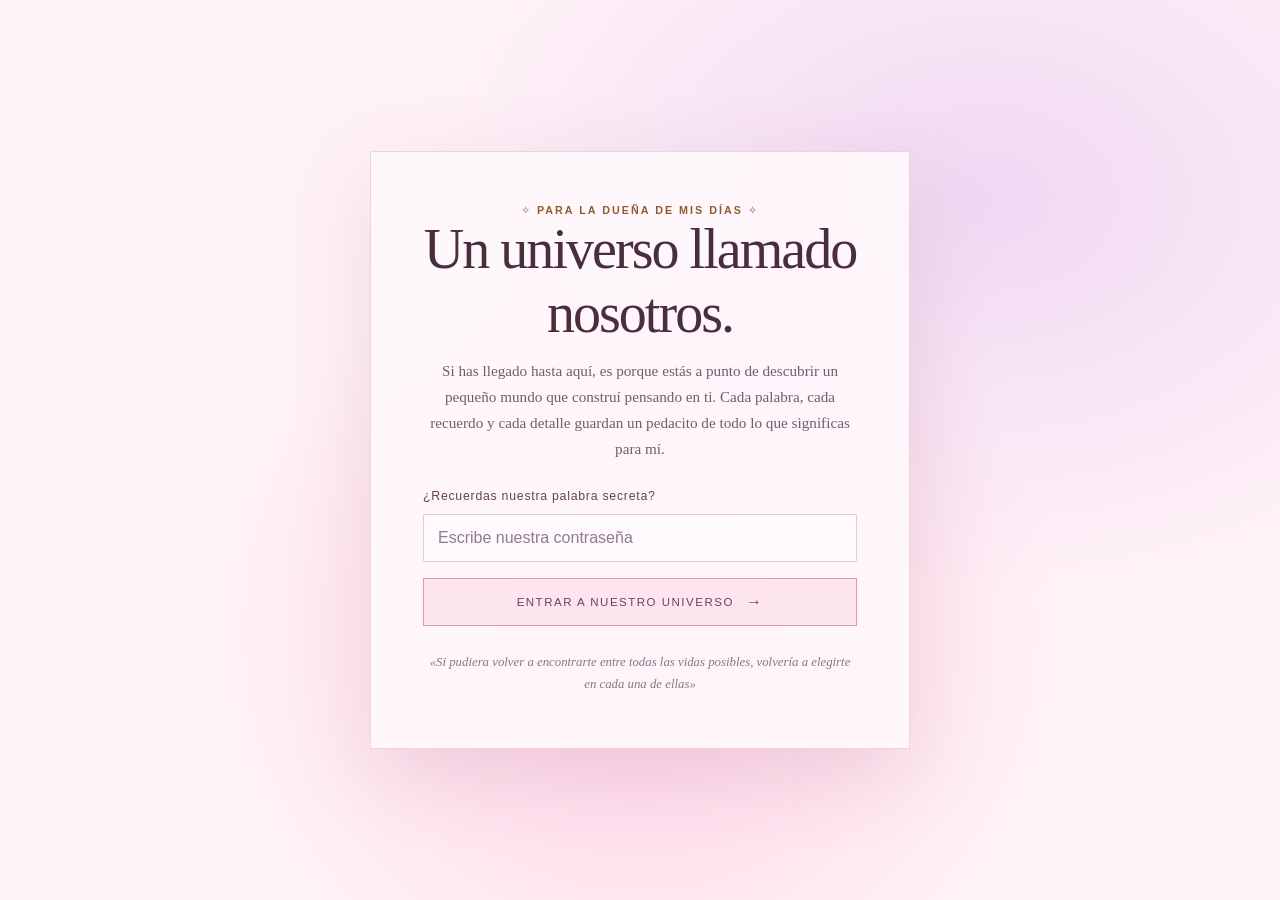
==== commit 40825df4: "actualizacion" ====
--- a/index.html
+++ b/index.html
@@ -13,7 +13,7 @@
         <section class="lock-screen" id="lock-screen" aria-labelledby="lock-title">
             <div class="lock-card">
                 <p class="eyebrow">✧ PARA LA DUEÑA DE MIS DÍAS ✧</p>
-                <div class="lock-icon" aria-hidden="true"></div>
+                
                 <h1 id="lock-title">Un universo llamado nosotros.</h1>
                 <p class="lock-copy">Si has llegado hasta aquí, es porque estás a punto de descubrir un pequeño mundo que construí pensando en ti. Cada palabra, cada recuerdo y cada detalle guardan un pedacito de todo lo que significas para mí.</p>
                 <form id="unlock-form">
